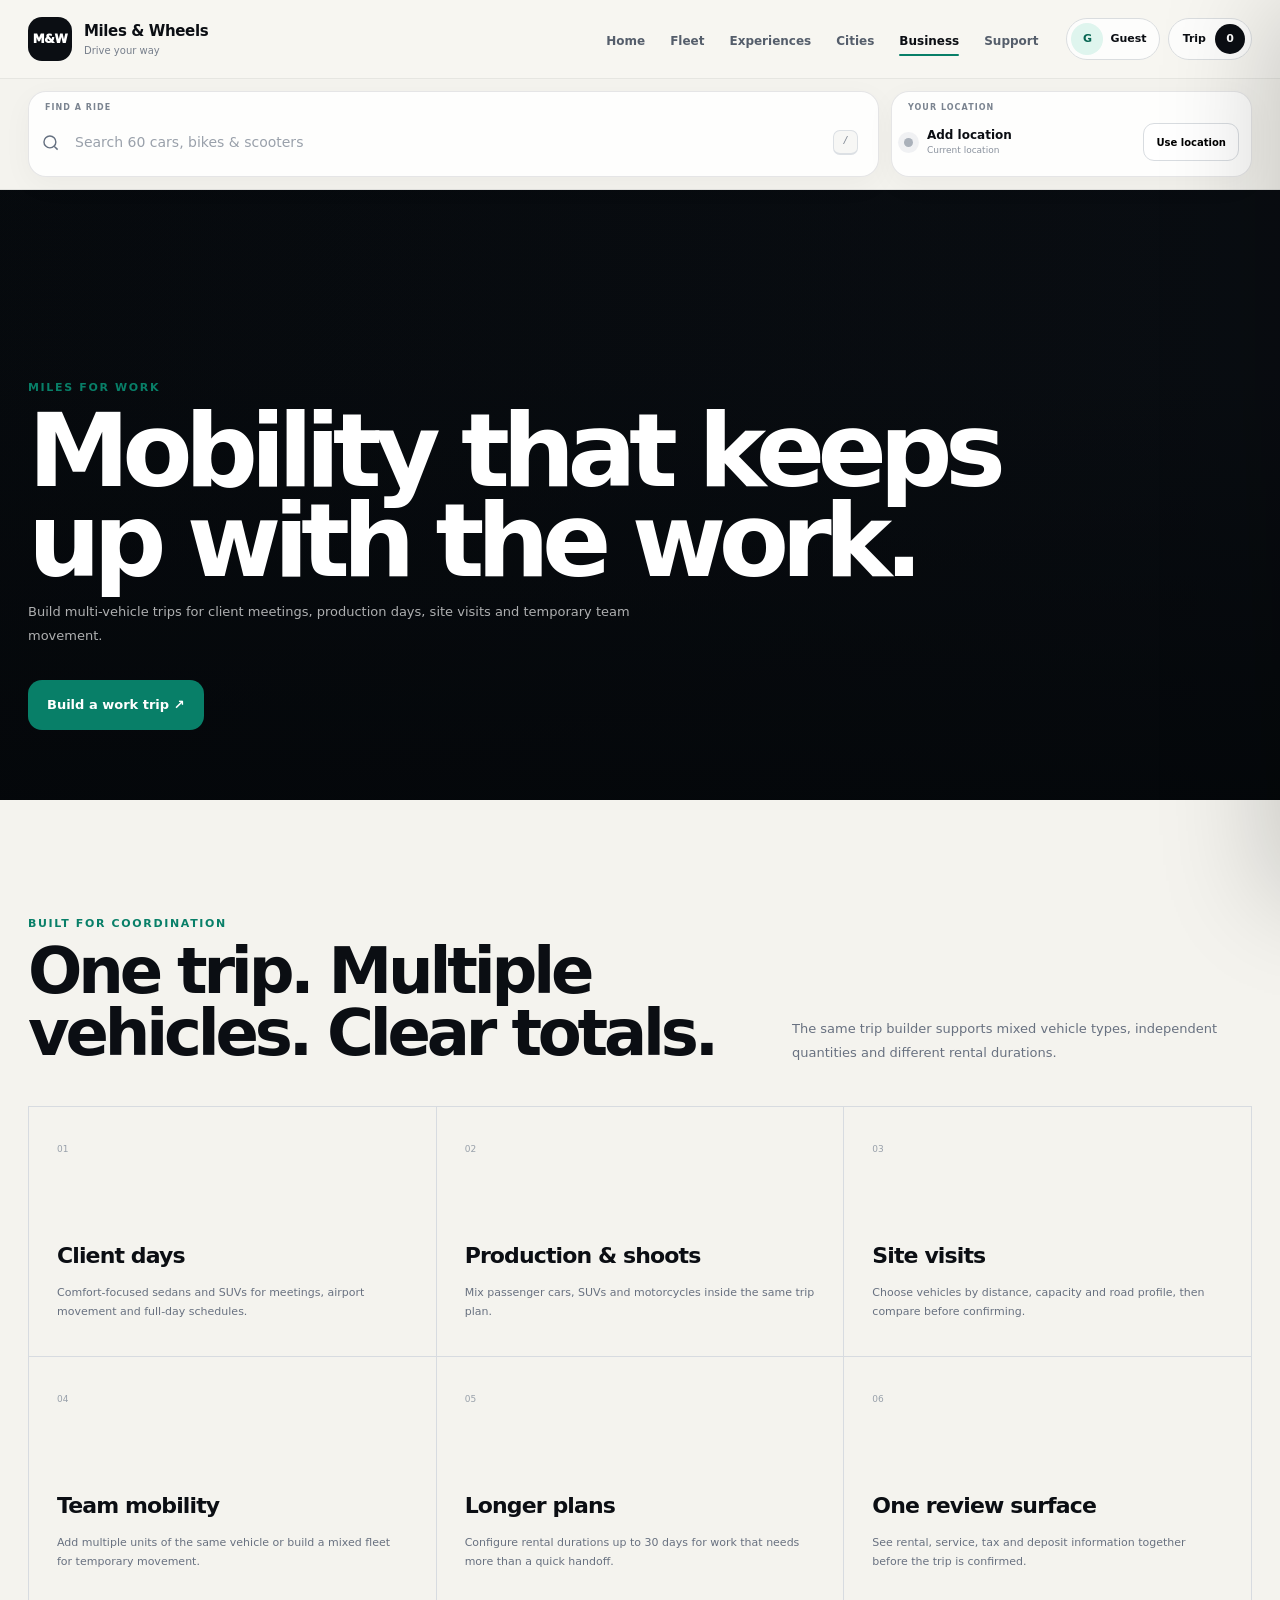
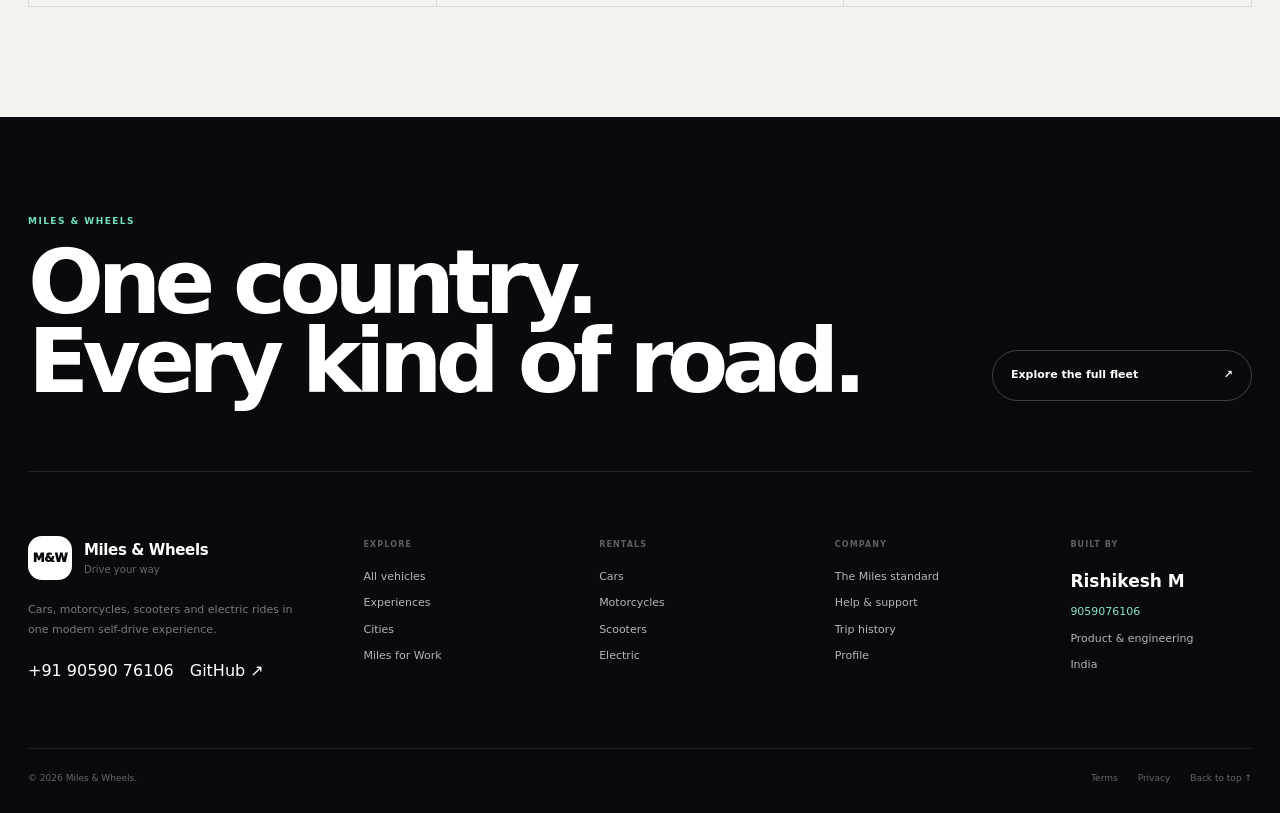
==== business.html @ 2e5fc873 "feat: build v2 flagship multi-page rental experience" ====
<!doctype html><html lang="en"><head><meta charset="UTF-8"><meta name="viewport" content="width=device-width,initial-scale=1"><title>Miles for Work — Miles & Wheels</title><link rel="icon" href="assets/favicon.svg"><link rel="stylesheet" href="assets/css/v2.css"></head><body data-page="business"><div id="siteHeader"></div><main class="mw-page"><section class="mw-editorial-hero"><div class="bg" style="background-image:url('https://images.unsplash.com/photo-1493238792000-8113da705763?auto=format&fit=crop&w=2200&q=88')"></div><div class="mw-container"><span class="mw-kicker">Miles for Work</span><h1>Mobility that keeps up with the work.</h1><p>Build multi-vehicle trips for client meetings, production days, site visits and temporary team movement.</p><a class="mw-btn mw-btn-green" href="fleet.html" style="margin-top:20px">Build a work trip ↗</a></div></section><section class="mw-section"><div class="mw-container"><div class="mw-section-head" data-reveal><div><span class="mw-kicker">Built for coordination</span><h2>One trip. Multiple vehicles. Clear totals.</h2></div><p>The same trip builder supports mixed vehicle types, independent quantities and different rental durations.</p></div><div class="mw-standard-grid"><article data-reveal><span>01</span><h3>Client days</h3><p>Comfort-focused sedans and SUVs for meetings, airport movement and full-day schedules.</p></article><article data-reveal><span>02</span><h3>Production & shoots</h3><p>Mix passenger cars, SUVs and motorcycles inside the same trip plan.</p></article><article data-reveal><span>03</span><h3>Site visits</h3><p>Choose vehicles by distance, capacity and road profile, then compare before confirming.</p></article><article data-reveal><span>04</span><h3>Team mobility</h3><p>Add multiple units of the same vehicle or build a mixed fleet for temporary movement.</p></article><article data-reveal><span>05</span><h3>Longer plans</h3><p>Configure rental durations up to 30 days for work that needs more than a quick handoff.</p></article><article data-reveal><span>06</span><h3>One review surface</h3><p>See rental, service, tax and deposit information together before the trip is confirmed.</p></article></div></div></section></main><div id="siteFooter"></div><script type="module" src="assets/js/site.js"></script><script type="module" src="assets/js/page.js"></script></body></html>
---- assets/css/v2.css ----
:root{--ink:#0b0e13;--ink2:#171c24;--muted:#687180;--line:#dfe3e8;--paper:#fff;--canvas:#f4f3ee;--canvas2:#ebe9e1;--green:#087f68;--green2:#0aa17f;--mint:#b7f1df;--orange:#f36b2d;--danger:#b42318;--shadow:0 24px 80px rgba(11,14,19,.11);--shadow-lg:0 45px 140px rgba(8,12,17,.2);--radius:22px;--radius-lg:36px;--max:1380px;--ease:cubic-bezier(.16,1,.3,1)}*{box-sizing:border-box}html{scroll-behavior:smooth;scroll-padding-top:150px}body{margin:0;background:var(--canvas);color:var(--ink);font-family:Inter,ui-sans-serif,system-ui,-apple-system,BlinkMacSystemFont,"Segoe UI",sans-serif;-webkit-font-smoothing:antialiased;line-height:1.5}body.mw-no-scroll{overflow:hidden}[hidden]{display:none!important}a{color:inherit;text-decoration:none}button,input,select{font:inherit}button{cursor:pointer}img{display:block;max-width:100%}.mw-container{width:min(var(--max),calc(100% - 56px));margin-inline:auto}.mw-page{min-height:60vh}.mw-kicker,.mw-field-kicker,.mw-modal-kicker,.mw-promo-kicker{font-size:11px;font-weight:900;letter-spacing:.15em;text-transform:uppercase;color:var(--green)}.mw-btn{min-height:50px;border-radius:14px;padding:0 18px;border:1px solid transparent;font-weight:850;font-size:13px;display:inline-flex;align-items:center;justify-content:center;gap:10px;transition:transform .25s var(--ease),box-shadow .25s var(--ease),background .25s}.mw-btn:hover{transform:translateY(-2px)}.mw-btn-dark{background:var(--ink);color:#fff;box-shadow:0 12px 35px rgba(11,14,19,.16)}.mw-btn-line{background:#fff;border-color:var(--line);color:var(--ink)}.mw-btn-green{background:var(--green);color:#fff}.mw-header{position:sticky;top:0;z-index:110;background:rgba(247,246,242,.88);backdrop-filter:blur(22px);border-bottom:1px solid rgba(11,14,19,.07)}.mw-nav{min-height:78px;display:flex;align-items:center;gap:28px}.mw-brand{display:inline-flex;align-items:center;gap:12px;flex:none}.mw-brand-mark{width:44px;height:44px;border-radius:14px;background:var(--ink);color:#fff;display:grid;place-items:center;font-weight:950;font-size:12px;letter-spacing:-.03em}.mw-brand>span:last-child{display:grid}.mw-brand strong{font-size:15px;letter-spacing:-.025em}.mw-brand small{font-size:10px;color:#777f8b}.mw-desktop-nav{margin-left:auto;display:flex;align-items:center;gap:25px}.mw-desktop-nav a{position:relative;padding:29px 0 25px;color:#555e6b;font-size:12px;font-weight:780}.mw-desktop-nav a:after{content:"";position:absolute;left:0;right:0;bottom:19px;height:2px;border-radius:2px;background:var(--green);transform:scaleX(0);transition:transform .25s var(--ease)}.mw-desktop-nav a:hover,.mw-desktop-nav a.is-active{color:var(--ink)}.mw-desktop-nav a.is-active:after{transform:scaleX(1)}.mw-nav-actions{display:flex;align-items:center;gap:8px}.mw-icon-button,.mw-trip-button,.mw-menu-button{height:42px;border:1px solid #dadddf;border-radius:999px;background:rgba(255,255,255,.8);color:var(--ink)}.mw-icon-button{display:flex;align-items:center;gap:7px;padding:4px 12px 4px 4px;font-size:11px;font-weight:800}.mw-avatar{width:32px;height:32px;border-radius:50%;display:grid;place-items:center;background:#dff5ee;color:#086653}.mw-trip-button{display:flex;align-items:center;gap:9px;padding:0 6px 0 14px;font-size:11px;font-weight:900}.mw-trip-button b{min-width:30px;height:30px;border-radius:999px;background:var(--ink);color:#fff;display:grid;place-items:center}.mw-menu-button{display:none;width:42px;padding:0;position:relative}.mw-menu-button i{position:absolute;left:12px;right:12px;top:16px;height:1.5px;background:var(--ink)}.mw-menu-button i+i{top:23px}.mw-mobile-menu{background:#fff;border-top:1px solid var(--line);padding:12px 24px 20px}.mw-mobile-menu a{display:block;padding:11px 0;font-weight:800}.mw-utility-bar{position:sticky;top:78px;z-index:100;background:rgba(244,243,238,.94);backdrop-filter:blur(18px);border-bottom:1px solid rgba(11,14,19,.08)}.mw-utility-grid{display:grid;grid-template-columns:minmax(0,1.65fr) minmax(320px,.7fr);gap:12px;padding:12px 0}.mw-global-search,.mw-location-control{position:relative;border:1px solid rgba(11,14,19,.1);border-radius:18px;background:rgba(255,255,255,.9);box-shadow:0 8px 30px rgba(11,14,19,.04)}.mw-global-search{padding:10px 12px 11px}.mw-field-kicker{display:block;margin:0 0 5px 4px;color:#7b8490;font-size:8px;letter-spacing:.13em}.mw-search-field{height:46px;display:grid;grid-template-columns:24px 1fr auto auto;align-items:center;gap:8px}.mw-search-field svg{width:19px;fill:none;stroke:#657080;stroke-width:1.8}.mw-search-field input{min-width:0;border:0;outline:0;background:transparent;font-size:14px;color:var(--ink)}.mw-search-field input::placeholder{color:#9aa1ab}.mw-search-field kbd{width:25px;height:25px;border:1px solid #dce0e4;border-bottom-width:2px;border-radius:7px;display:grid;place-items:center;color:#7c8590;background:#f7f7f5;font-size:10px}.mw-search-field button{width:28px;height:28px;border:0;border-radius:50%;background:#edf0f2;color:#4d5662;font-size:18px}.mw-search-results{position:absolute;z-index:150;left:0;right:0;top:calc(100% + 8px);max-height:min(520px,65vh);overflow:auto;padding:9px;border:1px solid rgba(11,14,19,.1);border-radius:20px;background:#fff;box-shadow:var(--shadow-lg)}.mw-search-result{display:grid;grid-template-columns:64px minmax(0,1fr) auto;align-items:center;gap:12px;padding:9px;border-radius:13px;transition:background .2s}.mw-search-result:hover{background:#f3f5f4}.mw-search-result img{width:64px;height:48px;object-fit:cover;border-radius:10px}.mw-search-result strong{display:block;font-size:13px}.mw-search-result small{display:block;color:#7a8290;font-size:10px}.mw-search-result>b{font-size:12px}.mw-search-result>b small{display:inline}.mw-search-empty{padding:22px;display:grid;gap:7px}.mw-search-empty strong{font-size:15px}.mw-search-empty span{font-size:12px;color:var(--muted)}.mw-search-empty a{margin-top:5px;color:var(--green);font-size:11px;font-weight:850}.mw-location-control{padding:10px 12px}.mw-location-inner{height:46px;display:grid;grid-template-columns:12px 1fr auto;align-items:center;gap:11px}.mw-location-pulse{width:9px;height:9px;border-radius:50%;background:#aab1ba;box-shadow:0 0 0 6px rgba(148,158,169,.13)}.mw-location-control.is-set .mw-location-pulse{background:var(--green2);box-shadow:0 0 0 6px rgba(10,161,127,.11)}.mw-location-inner strong{display:block;font-size:12px;white-space:nowrap;overflow:hidden;text-overflow:ellipsis}.mw-location-inner small{display:block;color:#8a929d;font-size:9px}.mw-location-inner button{height:38px;border:1px solid #d8dce0;border-radius:11px;background:#fff;padding:0 12px;font-size:10px;font-weight:850}.mw-section{padding:110px 0}.mw-section-head{display:flex;justify-content:space-between;align-items:end;gap:40px;margin-bottom:42px}.mw-section-head h2{margin:6px 0 0;font-size:clamp(42px,5vw,74px);line-height:.97;letter-spacing:-.065em;max-width:830px}.mw-section-head p{max-width:460px;margin:0;color:var(--muted);font-size:13px;line-height:1.8}.mw-section-dark{background:#080b0f;color:#fff}.mw-section-dark .mw-kicker{color:#75dfc1}.mw-section-dark .mw-section-head p{color:rgba(255,255,255,.55)}.mw-hero{padding:22px 0 0;background:var(--canvas);overflow:hidden}.mw-hero-carousel{position:relative;min-height:680px;border-radius:42px;overflow:hidden;background:#0c1017;box-shadow:var(--shadow-lg)}.mw-slide{position:absolute;inset:0;opacity:0;visibility:hidden;transform:scale(1.03);transition:opacity .8s ease,transform 1.3s var(--ease),visibility .8s}.mw-slide.is-active{opacity:1;visibility:visible;transform:scale(1)}.mw-slide-bg{position:absolute;inset:0;background-size:cover;background-position:center}.mw-slide-bg:after{content:"";position:absolute;inset:0;background:linear-gradient(90deg,rgba(4,8,13,.88) 0%,rgba(4,8,13,.62) 43%,rgba(4,8,13,.12) 76%),linear-gradient(0deg,rgba(4,8,13,.55),transparent 42%)}.mw-slide-content{position:relative;z-index:2;min-height:680px;padding:78px 72px 86px;display:flex;flex-direction:column;justify-content:flex-end;align-items:flex-start;color:#fff}.mw-slide-content .mw-kicker{color:#a9f2dc}.mw-slide-content h1{margin:10px 0 18px;max-width:860px;font-size:clamp(64px,7.6vw,118px);line-height:.88;letter-spacing:-.075em}.mw-slide-content p{max-width:620px;margin:0;color:rgba(255,255,255,.72);font-size:14px;line-height:1.75}.mw-slide-actions{display:flex;gap:10px;margin-top:28px}.mw-slide-actions .mw-btn-line{background:rgba(255,255,255,.08);border-color:rgba(255,255,255,.32);color:#fff;backdrop-filter:blur(12px)}.mw-carousel-ui{position:absolute;z-index:5;left:72px;right:72px;bottom:26px;display:flex;align-items:center;gap:13px}.mw-carousel-bars{display:grid;grid-template-columns:repeat(4,1fr);gap:6px;flex:1}.mw-carousel-bars button{height:3px;padding:0;border:0;background:rgba(255,255,255,.24);overflow:hidden;position:relative}.mw-carousel-bars button:after{content:"";position:absolute;inset:0;background:#fff;transform-origin:left;transform:scaleX(0)}.mw-carousel-bars button.is-active:after{animation:mwSlideProgress 6s linear forwards}.mw-carousel-controls{display:flex;gap:7px}.mw-carousel-controls button{width:42px;height:42px;border:1px solid rgba(255,255,255,.35);border-radius:50%;background:rgba(10,14,20,.35);color:#fff;font-size:18px;backdrop-filter:blur(10px)}@keyframes mwSlideProgress{to{transform:scaleX(1)}}.mw-hero-ticker{display:flex;overflow:hidden;padding:22px 0 18px}.mw-ticker-track{display:flex;gap:36px;min-width:max-content;animation:mwTicker 25s linear infinite}.mw-ticker-track span{display:flex;align-items:center;gap:14px;color:#6b7380;font-size:10px;font-weight:850;letter-spacing:.1em;text-transform:uppercase}.mw-ticker-track span:before{content:"";width:5px;height:5px;border-radius:50%;background:var(--green)}@keyframes mwTicker{to{transform:translateX(-50%)}}.mw-metrics{border-top:1px solid rgba(11,14,19,.08);border-bottom:1px solid rgba(11,14,19,.08);background:#eeece5}.mw-metrics-grid{display:grid;grid-template-columns:repeat(4,1fr)}.mw-metrics article{min-height:126px;padding:24px;border-right:1px solid rgba(11,14,19,.08);display:flex;align-items:end;gap:10px}.mw-metrics article:last-child{border-right:0}.mw-metrics strong{font-size:38px;line-height:1;letter-spacing:-.055em}.mw-metrics span{padding-bottom:4px;color:#7a828d;font-size:9px;text-transform:uppercase;letter-spacing:.1em}.mw-vehicle-row-wrap{position:relative}.mw-vehicle-row{display:grid;grid-auto-flow:column;grid-auto-columns:minmax(300px,370px);gap:18px;overflow:auto;scroll-snap-type:x mandatory;padding:4px 2px 18px;scrollbar-width:none}.mw-vehicle-row::-webkit-scrollbar{display:none}.mw-vehicle-card{position:relative;scroll-snap-align:start;border:1px solid rgba(11,14,19,.08);border-radius:24px;background:#fff;overflow:hidden;transition:transform .35s var(--ease),box-shadow .35s}.mw-vehicle-card:hover{transform:translateY(-6px);box-shadow:0 28px 70px rgba(11,14,19,.11)}.mw-vehicle-card.mw-tilt-ready{transform-style:preserve-3d;will-change:transform}.mw-vehicle-media{position:relative;display:block;aspect-ratio:16/10;overflow:hidden;background:#dfe2e3}.mw-vehicle-media img{width:100%;height:100%;object-fit:cover;transition:transform .75s var(--ease),filter .5s}.mw-vehicle-card:hover .mw-vehicle-media img{transform:scale(1.055)}.mw-vehicle-badge{position:absolute;left:13px;top:13px;padding:6px 9px;border-radius:999px;background:rgba(255,255,255,.9);backdrop-filter:blur(12px);font-size:8px;font-weight:900;letter-spacing:.09em;text-transform:uppercase}.mw-vehicle-copy{padding:17px}.mw-vehicle-title{display:flex;justify-content:space-between;gap:12px}.mw-vehicle-title small{color:#7e8793;font-size:9px}.mw-vehicle-title h3{margin:3px 0 0;font-size:18px;letter-spacing:-.035em}.mw-favourite{width:34px;height:34px;border:1px solid #e0e3e6;border-radius:50%;background:#fff;font-size:17px}.mw-favourite.is-active{color:#e22d61;background:#fff0f4}.mw-specs{display:flex;flex-wrap:wrap;gap:6px;margin:15px 0}.mw-specs span{padding:6px 8px;border-radius:8px;background:#f3f4f3;color:#666f7a;font-size:8px;font-weight:750}.mw-vehicle-bottom{display:flex;align-items:end;justify-content:space-between;gap:14px;border-top:1px solid #eceef0;padding-top:14px}.mw-vehicle-bottom strong{font-size:18px}.mw-vehicle-bottom small{color:#8a929d;font-size:9px}.mw-add-button{height:38px;min-width:76px;border:0;border-radius:11px;background:var(--ink);color:#fff;font-size:10px;font-weight:900}.mw-add-button span{margin-left:8px}.mw-row-arrows{position:absolute;right:0;top:-78px;display:flex;gap:8px}.mw-row-arrows button{width:44px;height:44px;border:1px solid #d8dce0;border-radius:50%;background:#fff;font-size:18px}.mw-bento{display:grid;grid-template-columns:1.25fr .75fr .75fr;grid-template-rows:360px 270px;gap:14px}.mw-bento-card{position:relative;overflow:hidden;border-radius:30px;padding:28px;background:#fff;border:1px solid rgba(11,14,19,.07)}.mw-bento-card h3{margin:8px 0 10px;font-size:clamp(28px,3vw,44px);line-height:.98;letter-spacing:-.055em}.mw-bento-card p{max-width:390px;color:var(--muted);font-size:11px;line-height:1.7}.mw-bento-card a{position:absolute;left:28px;bottom:26px;font-size:10px;font-weight:900}.mw-bento-main{grid-row:span 2;background:#0a1117;color:#fff}.mw-bento-main:before,.mw-bento-image:before{content:"";position:absolute;inset:0;background-size:cover;background-position:center;opacity:.38;transition:transform 1s var(--ease),opacity .6s}.mw-bento-main:before{background-image:linear-gradient(#06111788,#061117bb),url('https://images.unsplash.com/photo-1500534623283-312aade485b7?auto=format&fit=crop&w=1400&q=84')}.mw-bento-main:hover:before,.mw-bento-image:hover:before{transform:scale(1.06);opacity:.52}.mw-bento-main>*{position:relative;z-index:1}.mw-bento-main .mw-kicker{color:#9cebd4}.mw-bento-main p{color:rgba(255,255,255,.64)}.mw-bento-image{color:#fff}.mw-bento-image:before{background-image:linear-gradient(#07101855,#071018aa),url('https://images.unsplash.com/photo-1558981806-ec527fa84c39?auto=format&fit=crop&w=900&q=84')}.mw-bento-image>*{position:relative;z-index:1}.mw-bento-ev{background:#dff4ed}.mw-bento-family{background:#f0e4d9}.mw-bento-business{background:#e4e9f8}.mw-standard-grid{display:grid;grid-template-columns:repeat(3,1fr);border-top:1px solid #d7dbe0;border-left:1px solid #d7dbe0}.mw-standard-grid article{min-height:250px;padding:28px;border-right:1px solid #d7dbe0;border-bottom:1px solid #d7dbe0;transition:background .3s,transform .3s var(--ease)}.mw-standard-grid article:hover{background:#fff;transform:translateY(-4px)}.mw-standard-grid span{font-size:9px;color:#98a0aa}.mw-standard-grid h3{margin:80px 0 12px;font-size:22px;letter-spacing:-.04em}.mw-standard-grid p{margin:0;color:var(--muted);font-size:11px;line-height:1.7}.mw-cinematic{position:relative;min-height:760px;overflow:hidden;background:#080b0e;color:#fff;display:flex;align-items:flex-end}.mw-cinematic-media{position:absolute;inset:-2%;background:url('https://images.unsplash.com/photo-1503376780353-7e6692767b70?auto=format&fit=crop&w=2200&q=88') center/cover no-repeat;transform:scale(1.04);transition:transform 1.4s var(--ease)}.mw-cinematic:hover .mw-cinematic-media{transform:scale(1)}.mw-cinematic:after{content:"";position:absolute;inset:0;background:linear-gradient(90deg,rgba(3,6,8,.88),rgba(3,6,8,.28) 68%),linear-gradient(0deg,rgba(3,6,8,.78),transparent 50%)}.mw-cinematic-copy{position:relative;z-index:2;padding-bottom:95px}.mw-cinematic h2{margin:8px 0 22px;max-width:940px;font-size:clamp(64px,8vw,118px);line-height:.88;letter-spacing:-.075em}.mw-cinematic p{max-width:520px;color:rgba(255,255,255,.68);font-size:13px;line-height:1.8}.mw-city-rail{display:grid;grid-auto-flow:column;grid-auto-columns:minmax(260px,360px);gap:12px;overflow:auto;scroll-snap-type:x mandatory;scrollbar-width:none;padding-bottom:15px}.mw-city-rail::-webkit-scrollbar{display:none}.mw-city-card{position:relative;min-height:390px;border-radius:26px;overflow:hidden;scroll-snap-align:start;background:#111}.mw-city-card img{position:absolute;width:100%;height:100%;object-fit:cover;transition:transform .7s var(--ease)}.mw-city-card:hover img{transform:scale(1.06)}.mw-city-card:after{content:"";position:absolute;inset:0;background:linear-gradient(0deg,rgba(7,10,14,.82),transparent 58%)}.mw-city-card div{position:absolute;z-index:2;left:22px;right:22px;bottom:22px;color:#fff}.mw-city-card small{font-size:8px;letter-spacing:.12em;text-transform:uppercase;color:#b5f3df}.mw-city-card h3{margin:5px 0 4px;font-size:26px}.mw-city-card span{font-size:10px;color:rgba(255,255,255,.7)}.mw-footer{background:#080a0d;color:#fff;padding-top:90px}.mw-footer-hero{display:flex;justify-content:space-between;align-items:end;gap:40px;padding-bottom:70px;border-bottom:1px solid rgba(255,255,255,.1)}.mw-footer-kicker{color:#75dfc1;font-size:9px;font-weight:900;letter-spacing:.16em;text-transform:uppercase}.mw-footer-hero h2{margin:12px 0 0;font-size:clamp(58px,7vw,100px);line-height:.88;letter-spacing:-.075em}.mw-footer-cta{min-width:260px;border:1px solid rgba(255,255,255,.22);border-radius:999px;padding:16px 18px;display:flex;justify-content:space-between;align-items:center;font-size:11px;font-weight:850}.mw-footer-cta:hover{background:#fff;color:#080a0d}.mw-footer-grid{display:grid;grid-template-columns:1.55fr repeat(4,1fr);gap:54px;padding:64px 0}.mw-brand-dark .mw-brand-mark{background:#fff;color:#080a0d}.mw-brand-dark strong{color:#fff}.mw-brand-dark small{color:rgba(255,255,255,.38)}.mw-footer-brand p{max-width:380px;color:rgba(255,255,255,.46);font-size:11px;line-height:1.8;margin:20px 0}.mw-footer-contact{display:flex;gap:16px;flex-wrap:wrap}.mw-footer h3{margin:3px 0 18px;color:rgba(255,255,255,.35);font-size:8px;letter-spacing:.14em;text-transform:uppercase}.mw-footer-grid>div:not(.mw-footer-brand)>a,.mw-footer-link,.mw-footer-built span{display:block;margin:10px 0;color:rgba(255,255,255,.7);font-size:11px}.mw-footer a:hover,.mw-footer-link:hover{color:#fff}.mw-footer-link{padding:0;border:0;background:none;text-align:left}.mw-footer-built strong{display:block;font-size:17px;margin-bottom:10px}.mw-footer-built>a{color:#8de3cc!important}.mw-footer-bottom{display:flex;justify-content:space-between;gap:30px;padding:23px 0 28px;border-top:1px solid rgba(255,255,255,.09);color:rgba(255,255,255,.38);font-size:9px}.mw-footer-bottom div{display:flex;gap:20px}.mw-overlay{position:fixed;inset:0;z-index:180;background:rgba(3,6,9,.56);backdrop-filter:blur(6px)}.mw-drawer{position:fixed;z-index:190;top:0;right:0;width:min(470px,100%);height:100dvh;display:flex;flex-direction:column;background:#fff;box-shadow:-35px 0 100px rgba(0,0,0,.18);transform:translateX(104%);transition:transform .38s var(--ease)}.mw-drawer.is-open{transform:none}.mw-drawer>header{padding:24px;display:flex;justify-content:space-between;border-bottom:1px solid var(--line)}.mw-drawer>header span{font-size:9px;color:var(--muted);text-transform:uppercase;letter-spacing:.12em}.mw-drawer>header h2{margin:2px 0 0;font-size:28px;letter-spacing:-.045em}.mw-close{width:38px;height:38px;border:1px solid #dce0e4;border-radius:50%;background:#fff;font-size:20px}.mw-drawer-body{flex:1;overflow:auto;padding:16px 22px}.mw-drawer>footer{padding:18px 22px 24px;border-top:1px solid var(--line);background:#fafaf7}.mw-empty-cart{text-align:center;padding:80px 20px;display:grid;gap:10px}.mw-empty-cart>span{font-size:44px;color:#b0b6be}.mw-empty-cart p{margin:0 0 8px;color:var(--muted);font-size:11px}.mw-cart-item{display:grid;grid-template-columns:86px 1fr;gap:13px;padding:13px 0;border-bottom:1px solid #eceff1}.mw-cart-item img{width:86px;height:72px;object-fit:cover;border-radius:12px}.mw-cart-item-head{display:flex;justify-content:space-between;gap:8px}.mw-cart-item-head strong{font-size:12px}.mw-cart-item-head button{border:0;background:none;color:#7f8791}.mw-cart-item>div>small{font-size:9px;color:var(--muted)}.mw-cart-controls{display:grid;grid-template-columns:1fr 1fr;gap:8px;margin-top:10px}.mw-cart-controls label{font-size:8px;color:#7b8490}.mw-cart-controls label>span{margin-top:4px;display:flex;justify-content:space-between;align-items:center;border:1px solid #e2e5e8;border-radius:9px;padding:3px}.mw-cart-controls button{width:25px;height:25px;border:0;border-radius:6px;background:#f1f2f1}.mw-price-row{display:flex;justify-content:space-between;margin:7px 0;color:#59616d;font-size:10px}.mw-price-total{padding-top:10px;margin-top:10px;border-top:1px solid #dde1e5;color:var(--ink);font-size:14px}.mw-deposit{display:block;margin:11px 0 14px;color:#39776c;font-size:9px}.mw-drawer>footer .mw-btn{width:100%}.mw-modal{position:fixed;z-index:200;inset:0;display:grid;place-items:center;padding:24px;overflow:auto}.mw-modal-card{position:relative;width:min(880px,100%);max-height:calc(100dvh - 48px);overflow:auto;background:#fff;border-radius:30px;padding:34px;box-shadow:var(--shadow-lg)}.mw-modal-small{width:min(500px,100%)}.mw-modal-card>.mw-close{position:absolute;right:18px;top:18px}.mw-modal-card h2{margin:6px 46px 10px 0;font-size:36px;letter-spacing:-.055em}.mw-modal-card>p{color:var(--muted);font-size:12px}.mw-modal-card form{display:grid;gap:12px}.mw-modal-card form label:not(.mw-check){display:grid;gap:6px;color:#535d68;font-size:9px;font-weight:850}.mw-modal-card input{height:48px;border:1px solid #dce0e4;border-radius:11px;padding:0 12px;outline:0}.mw-modal-card input:focus{border-color:var(--green);box-shadow:0 0 0 3px rgba(8,127,104,.1)}.mw-text-danger{margin-top:8px;border:0;background:none;color:var(--danger);font-size:10px;font-weight:850}.mw-checkout-card{width:min(980px,100%)}.mw-checkout-grid{display:grid;grid-template-columns:1fr 1fr;gap:36px}.mw-form-grid{display:grid;grid-template-columns:1fr 1fr;gap:10px}.mw-check{display:flex;gap:10px;align-items:flex-start;font-size:10px;color:var(--muted)}.mw-check input{height:auto;margin-top:2px}.mw-checkout-summary{background:#f5f4ef;border-radius:18px;padding:20px}.mw-checkout-summary h3{margin-top:0}.mw-checkout-item{display:grid;grid-template-columns:58px 1fr auto;gap:9px;align-items:center;padding:9px 0;border-bottom:1px solid #dedfdc}.mw-checkout-item img{width:58px;height:45px;object-fit:cover;border-radius:9px}.mw-checkout-item strong{display:block;font-size:10px}.mw-checkout-item small{font-size:8px;color:var(--muted)}.mw-checkout-item>b{font-size:10px}.mw-history-empty{padding:50px;text-align:center;display:grid;gap:6px;color:var(--muted)}.mw-history-card{padding:17px;margin-top:11px;border:1px solid #e0e3e5;border-radius:16px}.mw-history-card header,.mw-history-card footer{display:flex;justify-content:space-between;gap:15px}.mw-history-card header span,.mw-history-card p,.mw-history-card>div span{font-size:9px;color:var(--muted)}.mw-history-card>div{display:flex;flex-wrap:wrap;gap:7px;margin:10px 0}.mw-history-card>div span{background:#f1f3f2;border-radius:7px;padding:5px 7px}.mw-history-card footer{padding-top:10px;border-top:1px solid #eceeef;font-size:10px}.mw-success-card{width:min(580px,100%);text-align:center}.mw-success-icon{width:70px;height:70px;margin:5px auto 20px;border-radius:50%;display:grid;place-items:center;background:#dff5ee;color:var(--green);font-size:29px}.mw-success-card h2{margin-right:0}.mw-success-details{margin:22px 0;padding:15px;border-radius:15px;background:#f5f4ef;text-align:left}.mw-success-details div{display:flex;justify-content:space-between;gap:15px;margin:7px 0;font-size:10px}.mw-success-card .mw-btn{width:100%;margin-top:8px}.mw-promo{position:fixed;z-index:170;left:22px;bottom:22px;width:min(390px,calc(100% - 44px));padding:22px 22px 20px;border:1px solid rgba(255,255,255,.12);border-radius:24px;background:#0b1016;color:#fff;box-shadow:0 30px 80px rgba(0,0,0,.24);animation:mwPromoIn .6s var(--ease)}.mw-promo-close{position:absolute;right:14px;top:14px;width:30px;height:30px;border:1px solid rgba(255,255,255,.16);border-radius:50%;background:rgba(255,255,255,.08);color:#fff}.mw-promo-kicker{color:#7ee2c6}.mw-promo>strong{display:block;margin:9px 34px 7px 0;font-size:20px;line-height:1.1;letter-spacing:-.035em}.mw-promo p{margin:0;color:rgba(255,255,255,.55);font-size:10px}.mw-promo a{display:flex;justify-content:space-between;margin-top:18px;padding-top:14px;border-top:1px solid rgba(255,255,255,.12);font-size:10px;font-weight:850}@keyframes mwPromoIn{from{opacity:0;transform:translateY(22px) scale(.97)}}.mw-toast-stack{position:fixed;z-index:240;right:18px;bottom:18px;display:grid;gap:8px}.mw-toast{min-width:260px;max-width:360px;padding:13px 14px;border-radius:13px;background:#0b1016;color:#fff;box-shadow:var(--shadow);animation:mwToastIn .28s var(--ease)}.mw-toast strong{display:block;font-size:11px}.mw-toast span{font-size:9px;color:rgba(255,255,255,.62)}@keyframes mwToastIn{from{opacity:0;transform:translateY(12px)}}.mw-page-hero{padding:78px 0 48px;background:#f7f6f2}.mw-page-hero h1{margin:8px 0 20px;max-width:960px;font-size:clamp(64px,8vw,116px);line-height:.88;letter-spacing:-.075em}.mw-page-hero p{max-width:680px;color:var(--muted);font-size:13px;line-height:1.8}.mw-fleet-layout{display:grid;grid-template-columns:260px 1fr;gap:28px;padding:38px 0 110px}.mw-filters{position:sticky;top:174px;align-self:start;border:1px solid #dfe2e4;border-radius:20px;background:#fff;padding:18px}.mw-filter-group{padding:15px 0;border-bottom:1px solid #eceeef}.mw-filter-group:first-child{padding-top:0}.mw-filter-group:last-child{border:0;padding-bottom:0}.mw-filter-group h3{margin:0 0 11px;font-size:9px;text-transform:uppercase;letter-spacing:.12em;color:#7a8390}.mw-filter-group label{display:flex;align-items:center;gap:8px;margin:8px 0;font-size:10px;color:#47515d}.mw-filter-group input[type=checkbox]{accent-color:var(--green)}.mw-filter-group input[type=range]{width:100%;accent-color:var(--green)}.mw-filter-price{display:flex;justify-content:space-between;font-size:9px;color:var(--muted)}.mw-filter-clear{width:100%;height:38px;border:1px solid #dfe2e5;border-radius:10px;background:#fff;font-size:9px;font-weight:850}.mw-fleet-main-head{display:flex;justify-content:space-between;gap:15px;align-items:center;margin-bottom:18px}.mw-fleet-count{font-size:11px;color:var(--muted)}.mw-fleet-main-head select{height:42px;border:1px solid #dfe2e5;border-radius:10px;background:#fff;padding:0 12px;font-size:10px}.mw-fleet-grid{display:grid;grid-template-columns:repeat(3,minmax(0,1fr));gap:16px}.mw-compare-bar{position:fixed;z-index:160;left:50%;bottom:18px;transform:translate(-50%,120px);width:min(850px,calc(100% - 32px));padding:10px 12px;border-radius:18px;background:#0b1016;color:#fff;box-shadow:0 28px 80px rgba(0,0,0,.25);display:flex;align-items:center;gap:10px;transition:transform .35s var(--ease)}.mw-compare-bar.is-visible{transform:translate(-50%,0)}.mw-compare-items{display:flex;gap:7px;flex:1;min-width:0}.mw-compare-chip{display:flex;align-items:center;gap:8px;padding:6px 8px;border:1px solid rgba(255,255,255,.13);border-radius:10px;font-size:9px}.mw-compare-chip img{width:36px;height:28px;object-fit:cover;border-radius:6px}.mw-compare-chip button{border:0;background:none;color:#fff}.mw-compare-bar>button{height:38px;border:0;border-radius:10px;padding:0 14px;background:#fff;color:#0b1016;font-size:9px;font-weight:900}.mw-compare-toggle{position:absolute;right:13px;top:13px;z-index:4;padding:7px 9px;border:1px solid rgba(255,255,255,.7);border-radius:999px;background:rgba(255,255,255,.9);font-size:8px;font-weight:900}.mw-compare-toggle.is-active{background:var(--green);color:#fff}.mw-detail{padding:42px 0 100px}.mw-detail-grid{display:grid;grid-template-columns:1.15fr .85fr;gap:26px}.mw-detail-gallery{position:sticky;top:174px;align-self:start}.mw-detail-main-image{aspect-ratio:4/3;border-radius:32px;overflow:hidden;background:#ddd}.mw-detail-main-image img{width:100%;height:100%;object-fit:cover}.mw-detail-content{padding:20px 10px}.mw-detail-content h1{margin:8px 0 10px;font-size:clamp(52px,6vw,82px);line-height:.93;letter-spacing:-.07em}.mw-detail-content>p{color:var(--muted);font-size:12px;line-height:1.8}.mw-detail-price{display:flex;align-items:end;gap:8px;margin:25px 0}.mw-detail-price strong{font-size:34px}.mw-detail-price span{padding-bottom:6px;color:var(--muted);font-size:10px}.mw-detail-spec-grid{display:grid;grid-template-columns:repeat(2,1fr);gap:9px;margin:20px 0}.mw-detail-spec-grid div{padding:14px;border:1px solid #e0e3e5;border-radius:14px;background:#fff}.mw-detail-spec-grid small{display:block;color:#8a929c;font-size:8px;text-transform:uppercase;letter-spacing:.1em}.mw-detail-spec-grid strong{font-size:12px}.mw-detail-actions{display:grid;grid-template-columns:1fr auto;gap:10px}.mw-detail-actions .mw-btn{width:100%}.mw-similar{margin-top:90px}.mw-editorial-hero{min-height:610px;position:relative;display:flex;align-items:flex-end;overflow:hidden;color:#fff;background:#0a0e13}.mw-editorial-hero .bg{position:absolute;inset:0;background-size:cover;background-position:center}.mw-editorial-hero:after{content:"";position:absolute;inset:0;background:linear-gradient(0deg,rgba(4,7,10,.9),rgba(4,7,10,.15) 70%),linear-gradient(90deg,rgba(4,7,10,.55),transparent)}.mw-editorial-hero .mw-container{position:relative;z-index:2;padding-bottom:70px}.mw-editorial-hero h1{margin:8px 0 14px;max-width:1000px;font-size:clamp(66px,8vw,118px);line-height:.88;letter-spacing:-.075em}.mw-editorial-hero p{max-width:620px;color:rgba(255,255,255,.68);font-size:13px;line-height:1.8}.mw-story-grid{display:grid;grid-template-columns:repeat(12,1fr);gap:14px}.mw-story{position:relative;min-height:420px;border-radius:28px;overflow:hidden;background:#111;color:#fff}.mw-story:nth-child(1){grid-column:span 7}.mw-story:nth-child(2){grid-column:span 5}.mw-story:nth-child(3){grid-column:span 5}.mw-story:nth-child(4){grid-column:span 7}.mw-story img{position:absolute;width:100%;height:100%;object-fit:cover;transition:transform .8s var(--ease)}.mw-story:hover img{transform:scale(1.05)}.mw-story:after{content:"";position:absolute;inset:0;background:linear-gradient(0deg,rgba(6,9,13,.88),transparent 68%)}.mw-story div{position:absolute;z-index:2;left:25px;right:25px;bottom:24px}.mw-story small{color:#a6ead7;font-size:8px;text-transform:uppercase;letter-spacing:.13em}.mw-story h3{margin:7px 0 7px;font-size:32px;letter-spacing:-.05em}.mw-story p{margin:0;color:rgba(255,255,255,.64);font-size:10px;max-width:450px}.mw-support-grid{display:grid;grid-template-columns:1fr 1fr;gap:16px}.mw-support-card{min-height:250px;padding:28px;border:1px solid #dfe2e5;border-radius:24px;background:#fff}.mw-support-card h3{margin:50px 0 10px;font-size:26px;letter-spacing:-.045em}.mw-support-card p{color:var(--muted);font-size:11px}.mw-support-card a{font-size:11px;font-weight:900;color:var(--green)}.mw-faq details{border-bottom:1px solid #dfe2e5}.mw-faq summary{list-style:none;cursor:pointer;padding:23px 4px;font-weight:850;font-size:13px}.mw-faq summary::-webkit-details-marker{display:none}.mw-faq summary:after{content:"+";float:right;color:#8c949e;font-size:20px}.mw-faq details[open] summary:after{content:"−"}.mw-faq p{max-width:760px;margin:-3px 0 22px 4px;color:var(--muted);font-size:11px;line-height:1.8}.mw-compare-table-wrap{overflow:auto;border:1px solid #dfe2e5;border-radius:24px;background:#fff;box-shadow:0 20px 60px rgba(11,14,19,.06)}.mw-compare-table{width:100%;min-width:760px;border-collapse:collapse}.mw-compare-table th,.mw-compare-table td{padding:18px;border-right:1px solid #e5e8ea;border-bottom:1px solid #e5e8ea;text-align:left}.mw-compare-table thead th{vertical-align:bottom;background:#f7f6f2}.mw-compare-table thead img{width:100%;height:150px;object-fit:cover;border-radius:14px;margin-bottom:12px}.mw-compare-table thead small{display:block;color:#7f8791;font-size:8px}.mw-compare-table thead strong{display:block;margin:3px 0 10px;font-size:17px}.mw-compare-table thead button{height:36px;border:0;border-radius:9px;background:var(--ink);color:#fff;padding:0 11px;font-size:9px;font-weight:900}.mw-compare-table tbody th{font-size:9px;color:#7c8490;text-transform:uppercase;letter-spacing:.08em;background:#fbfbf9}.mw-compare-table tbody td{font-size:11px;font-weight:700}[data-reveal]{opacity:0;transform:translateY(24px);transition:opacity .75s var(--ease),transform .75s var(--ease)}[data-reveal].is-visible{opacity:1;transform:none}.mw-orbit{position:absolute;border:1px solid rgba(8,127,104,.18);border-radius:50%;pointer-events:none;animation:mwOrbit 16s linear infinite}.mw-orbit:after{content:"";position:absolute;width:9px;height:9px;border-radius:50%;background:var(--green2);left:50%;top:-5px}.mw-orbit.one{width:510px;height:510px;right:-110px;top:70px}.mw-orbit.two{width:360px;height:360px;right:10px;top:145px;animation-duration:11s;animation-direction:reverse}@keyframes mwOrbit{to{transform:rotate(360deg)}}@media(max-width:1180px){.mw-desktop-nav{gap:16px}.mw-fleet-grid{grid-template-columns:repeat(2,1fr)}.mw-footer-grid{grid-template-columns:1.4fr repeat(3,1fr)}.mw-bento{grid-template-columns:1fr 1fr;grid-template-rows:auto}.mw-bento-main{grid-column:span 2;grid-row:auto;min-height:480px}.mw-bento-card{min-height:280px}.mw-standard-grid{grid-template-columns:repeat(2,1fr)}}@media(max-width:980px){.mw-desktop-nav{display:none}.mw-menu-button{display:block}.mw-utility-grid{grid-template-columns:1fr 360px}.mw-nav{min-height:72px}.mw-utility-bar{top:72px}.mw-hero-carousel,.mw-slide-content{min-height:590px}.mw-slide-content{padding:60px 45px 82px}.mw-carousel-ui{left:45px;right:45px}.mw-footer-grid{grid-template-columns:1.5fr 1fr 1fr}.mw-fleet-layout{grid-template-columns:1fr}.mw-filters{position:static;display:grid;grid-template-columns:repeat(3,1fr);gap:10px}.mw-filter-group{border:1px solid #e0e3e5!important;border-radius:13px;padding:12px!important}.mw-detail-grid{grid-template-columns:1fr}.mw-detail-gallery{position:static}.mw-story:nth-child(n){grid-column:span 6}}@media(max-width:760px){.mw-container{width:calc(100% - 28px)}.mw-nav{min-height:66px}.mw-brand small,#mwProfileLabel{display:none}.mw-utility-bar{position:relative;top:auto}.mw-utility-grid{grid-template-columns:1fr;padding:9px 0}.mw-global-search,.mw-location-control{border-radius:15px}.mw-location-inner{grid-template-columns:10px 1fr auto}.mw-location-inner button{height:36px;padding:0 10px}.mw-section{padding:78px 0}.mw-section-head{display:block}.mw-section-head p{margin-top:14px}.mw-section-head h2{font-size:clamp(42px,13vw,62px)}.mw-hero{padding-top:8px}.mw-hero-carousel,.mw-slide-content{min-height:570px;border-radius:26px}.mw-slide-content{padding:45px 24px 82px}.mw-slide-content h1{font-size:clamp(56px,15vw,78px)}.mw-slide-content p{font-size:12px}.mw-slide-actions{flex-wrap:wrap}.mw-carousel-ui{left:24px;right:24px}.mw-carousel-controls{display:none}.mw-metrics-grid{grid-template-columns:1fr 1fr}.mw-metrics article:nth-child(2){border-right:0}.mw-metrics article:nth-child(-n+2){border-bottom:1px solid rgba(11,14,19,.08)}.mw-bento{grid-template-columns:1fr}.mw-bento-main{grid-column:auto;min-height:440px}.mw-bento-card{min-height:260px}.mw-standard-grid{grid-template-columns:1fr}.mw-standard-grid article{min-height:210px}.mw-standard-grid h3{margin-top:55px}.mw-cinematic{min-height:650px}.mw-cinematic h2{font-size:clamp(58px,16vw,82px)}.mw-footer{padding-top:65px}.mw-footer-hero{display:block;padding-bottom:45px}.mw-footer-hero h2{font-size:clamp(58px,16vw,82px)}.mw-footer-cta{margin-top:25px;min-width:0;width:100%}.mw-footer-grid{grid-template-columns:1fr 1fr;gap:34px 24px;padding:45px 0}.mw-footer-brand{grid-column:1/-1}.mw-footer-bottom{display:grid}.mw-filters{grid-template-columns:1fr}.mw-fleet-grid{grid-template-columns:1fr}.mw-page-hero{padding:55px 0 35px}.mw-page-hero h1{font-size:clamp(58px,17vw,82px)}.mw-fleet-main-head{align-items:flex-start;flex-direction:column}.mw-compare-items{overflow:auto}.mw-modal{padding:10px;align-items:end}.mw-modal-card{border-radius:26px 26px 14px 14px;padding:26px 18px;max-height:calc(100dvh - 20px)}.mw-checkout-grid,.mw-form-grid{grid-template-columns:1fr}.mw-toast-stack{left:12px;right:12px}.mw-toast{min-width:0;max-width:none}.mw-detail-content h1{font-size:clamp(50px,15vw,70px)}.mw-story-grid{grid-template-columns:1fr}.mw-story:nth-child(n){grid-column:auto}.mw-story{min-height:360px}.mw-support-grid{grid-template-columns:1fr}.mw-editorial-hero{min-height:540px}.mw-editorial-hero h1{font-size:clamp(58px,16vw,82px)}.mw-promo{left:12px;bottom:12px;width:calc(100% - 24px)}}@media(max-width:480px){.mw-nav-actions{gap:5px}.mw-icon-button{padding-right:4px}.mw-trip-button>span{display:none}.mw-trip-button{padding-left:5px}.mw-brand-mark{width:40px;height:40px}.mw-location-inner small{display:none}.mw-vehicle-row{grid-auto-columns:86vw}.mw-footer-grid{grid-template-columns:1fr}.mw-footer-brand{grid-column:auto}.mw-detail-actions{grid-template-columns:1fr}.mw-carousel-bars{gap:4px}}@media(prefers-reduced-motion:reduce){*,*:before,*:after{scroll-behavior:auto!important;animation-duration:.001ms!important;animation-iteration-count:1!important;transition-duration:.001ms!important}.mw-slide{transform:none!important}[data-reveal]{opacity:1!important;transform:none!important}}
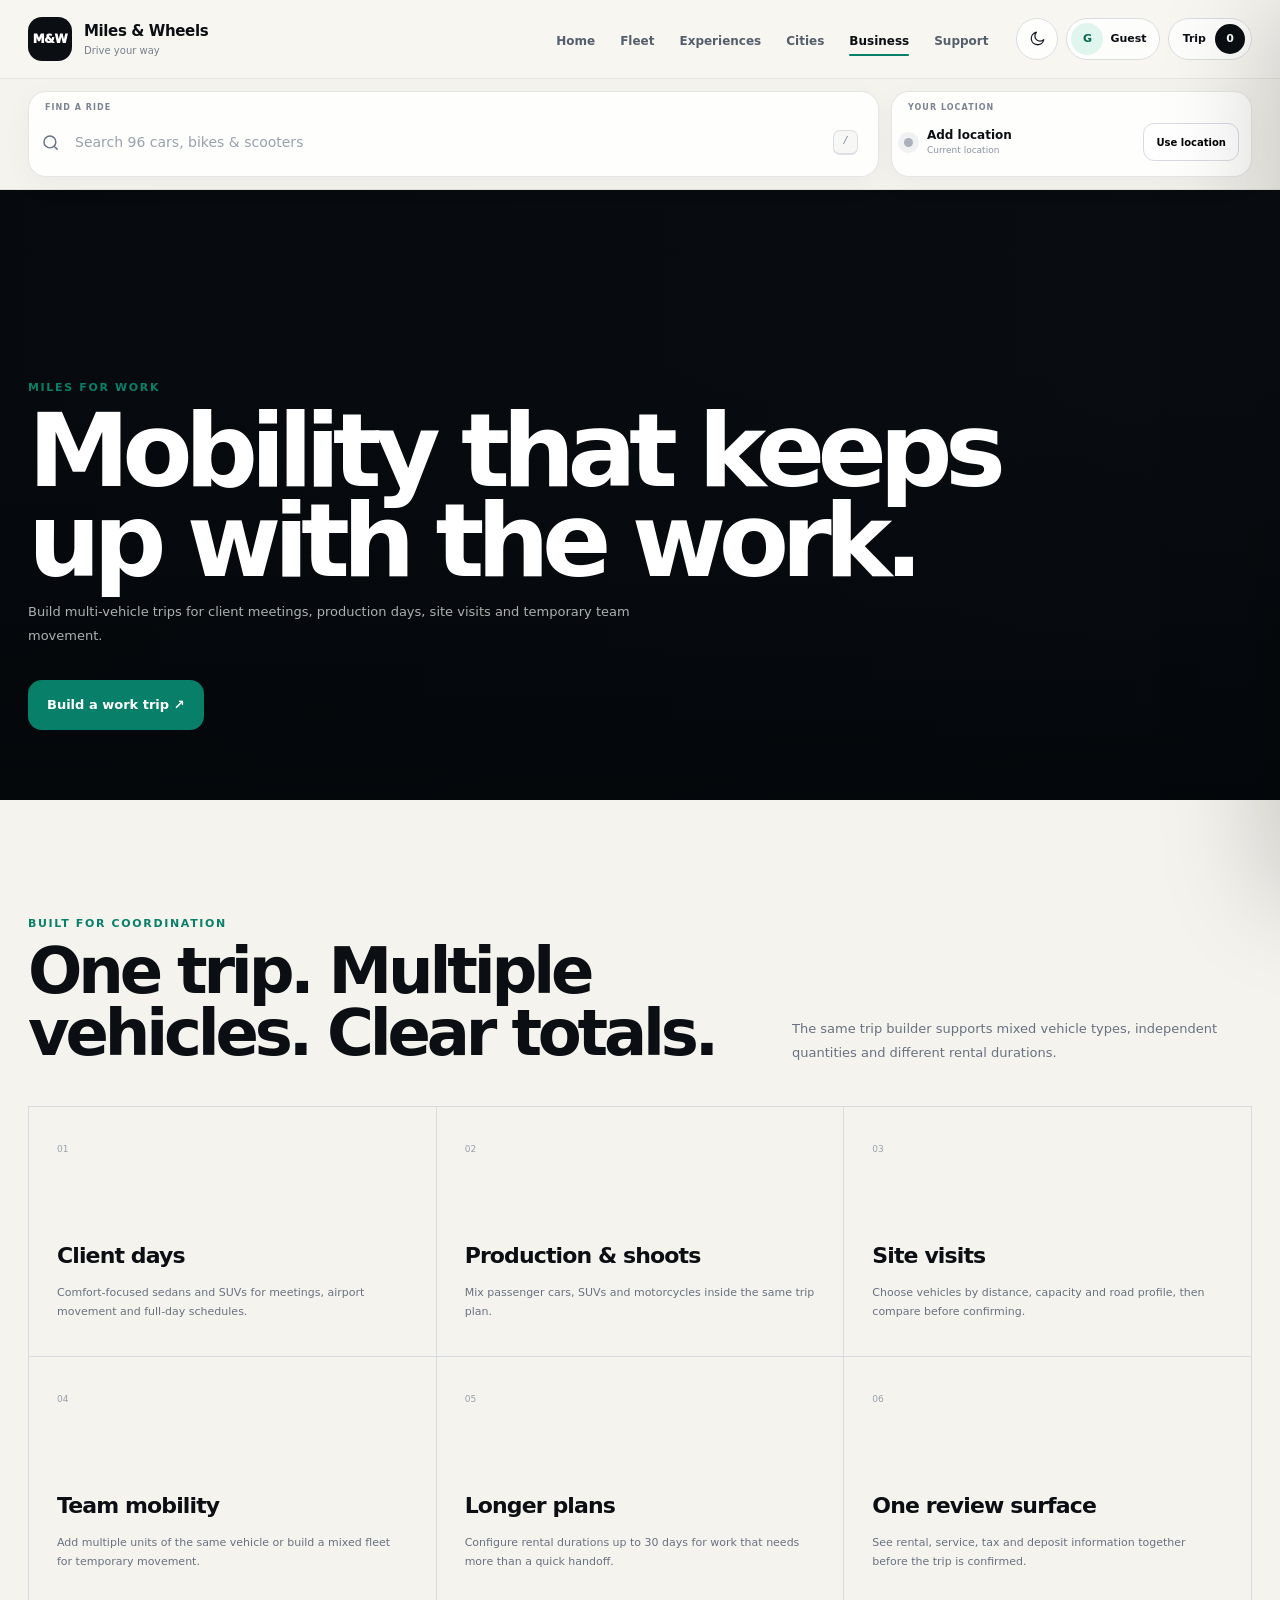
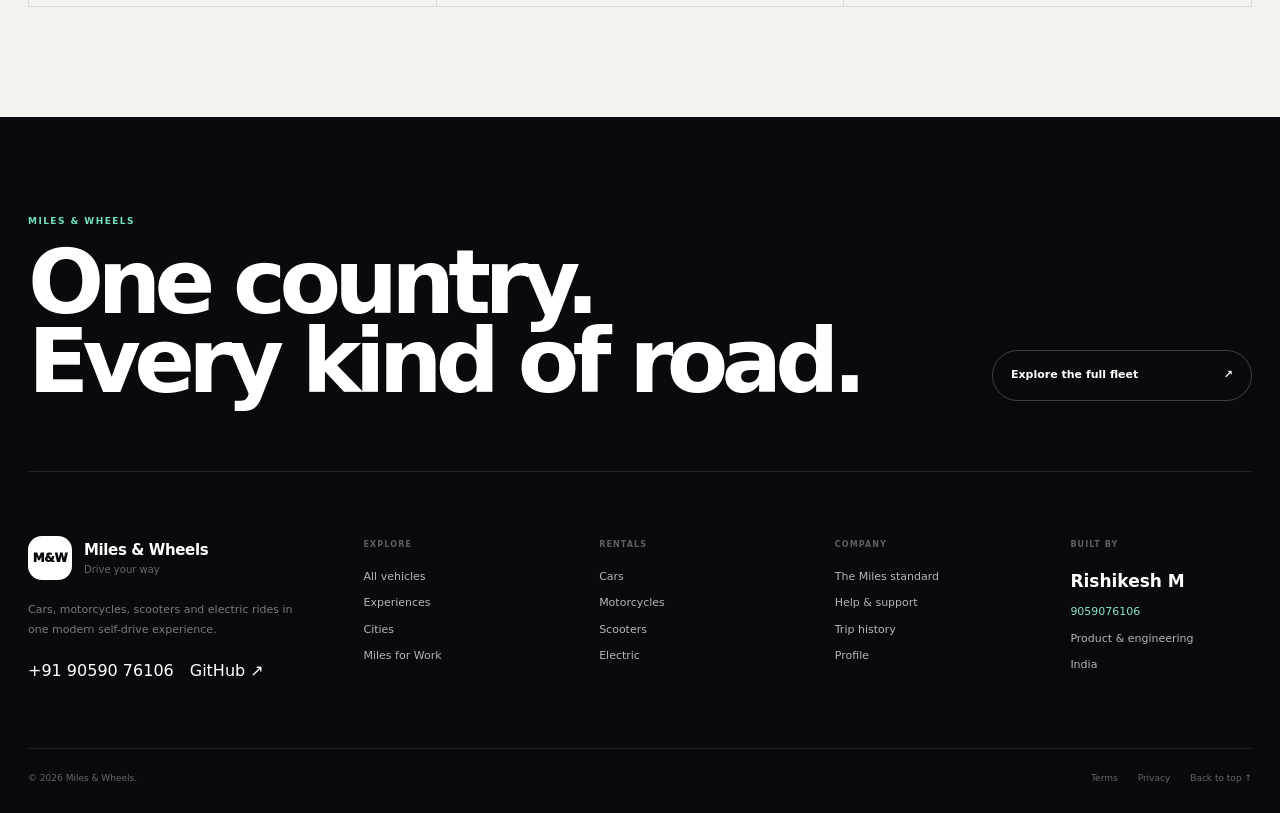
==== commit 05586ae6: "feat: launch v2.1 storefront, dark mode and 96-ride catalog" ====
--- a/business.html
+++ b/business.html
@@ -1 +1 @@
-<!doctype html><html lang="en"><head><meta charset="UTF-8"><meta name="viewport" content="width=device-width,initial-scale=1"><title>Miles for Work — Miles & Wheels</title><link rel="icon" href="assets/favicon.svg"><link rel="stylesheet" href="assets/css/v2.css"></head><body data-page="business"><div id="siteHeader"></div><main class="mw-page"><section class="mw-editorial-hero"><div class="bg" style="background-image:url('https://images.unsplash.com/photo-1493238792000-8113da705763?auto=format&fit=crop&w=2200&q=88')"></div><div class="mw-container"><span class="mw-kicker">Miles for Work</span><h1>Mobility that keeps up with the work.</h1><p>Build multi-vehicle trips for client meetings, production days, site visits and temporary team movement.</p><a class="mw-btn mw-btn-green" href="fleet.html" style="margin-top:20px">Build a work trip ↗</a></div></section><section class="mw-section"><div class="mw-container"><div class="mw-section-head" data-reveal><div><span class="mw-kicker">Built for coordination</span><h2>One trip. Multiple vehicles. Clear totals.</h2></div><p>The same trip builder supports mixed vehicle types, independent quantities and different rental durations.</p></div><div class="mw-standard-grid"><article data-reveal><span>01</span><h3>Client days</h3><p>Comfort-focused sedans and SUVs for meetings, airport movement and full-day schedules.</p></article><article data-reveal><span>02</span><h3>Production & shoots</h3><p>Mix passenger cars, SUVs and motorcycles inside the same trip plan.</p></article><article data-reveal><span>03</span><h3>Site visits</h3><p>Choose vehicles by distance, capacity and road profile, then compare before confirming.</p></article><article data-reveal><span>04</span><h3>Team mobility</h3><p>Add multiple units of the same vehicle or build a mixed fleet for temporary movement.</p></article><article data-reveal><span>05</span><h3>Longer plans</h3><p>Configure rental durations up to 30 days for work that needs more than a quick handoff.</p></article><article data-reveal><span>06</span><h3>One review surface</h3><p>See rental, service, tax and deposit information together before the trip is confirmed.</p></article></div></div></section></main><div id="siteFooter"></div><script type="module" src="assets/js/site.js"></script><script type="module" src="assets/js/page.js"></script></body></html>+<!doctype html><html lang="en"><head><meta charset="UTF-8"><meta name="viewport" content="width=device-width,initial-scale=1"><meta name="theme-color" content="#f4f3ee"><title>Miles for Work — Miles & Wheels</title><link rel="icon" href="assets/favicon.svg"><script>(()=>{try{const t=localStorage.getItem('mw_theme')||(matchMedia('(prefers-color-scheme: dark)').matches?'dark':'light');document.documentElement.dataset.theme=t;document.documentElement.style.colorScheme=t}catch{}})()</script><link rel="stylesheet" href="assets/css/v2.css"><link rel="stylesheet" href="assets/css/v21.css"></head><body data-page="business"><div id="siteHeader"></div><main class="mw-page"><section class="mw-editorial-hero"><div class="bg" style="background-image:url('https://images.unsplash.com/photo-1493238792000-8113da705763?auto=format&fit=crop&w=2200&q=88')"></div><div class="mw-container"><span class="mw-kicker">Miles for Work</span><h1>Mobility that keeps up with the work.</h1><p>Build multi-vehicle trips for client meetings, production days, site visits and temporary team movement.</p><a class="mw-btn mw-btn-green" href="fleet.html" style="margin-top:20px">Build a work trip ↗</a></div></section><section class="mw-section"><div class="mw-container"><div class="mw-section-head" data-reveal><div><span class="mw-kicker">Built for coordination</span><h2>One trip. Multiple vehicles. Clear totals.</h2></div><p>The same trip builder supports mixed vehicle types, independent quantities and different rental durations.</p></div><div class="mw-standard-grid"><article data-reveal><span>01</span><h3>Client days</h3><p>Comfort-focused sedans and SUVs for meetings, airport movement and full-day schedules.</p></article><article data-reveal><span>02</span><h3>Production & shoots</h3><p>Mix passenger cars, SUVs and motorcycles inside the same trip plan.</p></article><article data-reveal><span>03</span><h3>Site visits</h3><p>Choose vehicles by distance, capacity and road profile, then compare before confirming.</p></article><article data-reveal><span>04</span><h3>Team mobility</h3><p>Add multiple units of the same vehicle or build a mixed fleet for temporary movement.</p></article><article data-reveal><span>05</span><h3>Longer plans</h3><p>Configure rental durations up to 30 days for work that needs more than a quick handoff.</p></article><article data-reveal><span>06</span><h3>One review surface</h3><p>See rental, service, tax and deposit information together before the trip is confirmed.</p></article></div></div></section></main><div id="siteFooter"></div><script type="module" src="assets/js/site.js"></script><script type="module" src="assets/js/page.js"></script><script type="module" src="assets/js/v21.js"></script></body></html>
--- a/assets/css/v21.css
+++ b/assets/css/v21.css
@@ -0,0 +1 @@
+html{background:var(--canvas);transition:background .35s ease}html[data-theme="dark"]{--ink:#f4f7f8;--ink2:#dfe5e9;--muted:#9aa6b3;--line:#27303a;--paper:#0f151c;--canvas:#070a0f;--canvas2:#0b1017;--green:#50d4b1;--green2:#73e0c3;--mint:#153b32;--orange:#ff8450;--danger:#ff7777;--shadow:0 24px 80px rgba(0,0,0,.32);--shadow-lg:0 45px 140px rgba(0,0,0,.48)}body{transition:background .35s ease,color .35s ease}html.mw-theme-switching *{transition-duration:.28s!important}html[data-theme="dark"] body{background:radial-gradient(circle at 84% 3%,rgba(80,212,177,.07),transparent 28rem),radial-gradient(circle at 8% 42%,rgba(70,106,255,.045),transparent 30rem),var(--canvas)}html[data-theme="dark"] .mw-page{background:transparent}.mw-theme-toggle{width:42px;height:42px;display:grid;place-items:center;flex:none;border:1px solid #dadddf;border-radius:999px;background:rgba(255,255,255,.82);color:#151a21;transition:transform .28s var(--ease),background .28s,border-color .28s,color .28s}.mw-theme-toggle:hover{transform:translateY(-2px) rotate(-4deg)}.mw-theme-toggle svg{width:18px;height:18px;fill:none;stroke:currentColor;stroke-width:1.7;stroke-linecap:round;stroke-linejoin:round}html[data-theme="dark"] .mw-theme-toggle{background:#10171f;border-color:#29333d;color:#eaf1f3}.mw-scroll-progress{position:fixed;z-index:400;top:0;left:0;right:0;height:2px;background:linear-gradient(90deg,var(--green),#7de6ca,#f3ba73);transform:scaleX(0);transform-origin:left;pointer-events:none;will-change:transform}.mw-utility-bar,.mw-utility-grid,.mw-global-search,.mw-location-control,.mw-search-field,.mw-location-inner,.mw-field-kicker,.mw-location-inner small{transition:all .34s var(--ease)}.mw-utility-bar.is-compact{box-shadow:0 16px 45px rgba(11,14,19,.08)}.mw-utility-bar.is-compact .mw-utility-grid{padding:6px 0;grid-template-columns:minmax(0,1.85fr) minmax(285px,.62fr);gap:8px}.mw-utility-bar.is-compact .mw-global-search,.mw-utility-bar.is-compact .mw-location-control{padding:5px 9px;border-radius:14px}.mw-utility-bar.is-compact .mw-field-kicker{margin:0;height:0;opacity:0;overflow:hidden;transform:translateY(-3px)}.mw-utility-bar.is-compact .mw-search-field,.mw-utility-bar.is-compact .mw-location-inner{height:38px}.mw-utility-bar.is-compact .mw-location-inner small{height:0;opacity:0;overflow:hidden}.mw-utility-bar.is-compact .mw-location-inner button{height:32px}.mw-utility-bar.is-compact .mw-search-field input{font-size:13px}.mw-utility-bar.is-compact .mw-search-results{top:calc(100% + 6px)}html[data-theme="dark"] .mw-header{background:rgba(7,10,15,.88);border-color:#1d252e}html[data-theme="dark"] .mw-desktop-nav a{color:#919ca8}html[data-theme="dark"] .mw-desktop-nav a:hover,html[data-theme="dark"] .mw-desktop-nav a.is-active{color:#f5f8f9}html[data-theme="dark"] .mw-brand small{color:#7f8996}html[data-theme="dark"] .mw-brand-mark{background:#f5f7f8;color:#080b0f}html[data-theme="dark"] .mw-icon-button,html[data-theme="dark"] .mw-trip-button,html[data-theme="dark"] .mw-menu-button{background:#0e141b;border-color:#27303a;color:#f4f7f8}html[data-theme="dark"] .mw-trip-button b{background:#f4f7f8;color:#080b0f}html[data-theme="dark"] .mw-avatar{background:#12372f;color:#70e0c1}html[data-theme="dark"] .mw-mobile-menu{background:#0c1118;border-color:#27303a}html[data-theme="dark"] .mw-utility-bar{background:rgba(7,10,15,.94);border-color:#1d252e}html[data-theme="dark"] .mw-global-search,html[data-theme="dark"] .mw-location-control{background:rgba(15,21,28,.94);border-color:#27313b;box-shadow:0 10px 35px rgba(0,0,0,.2)}html[data-theme="dark"] .mw-search-field input{color:#f3f7f8}html[data-theme="dark"] .mw-search-field input::placeholder{color:#75818f}html[data-theme="dark"] .mw-search-field svg{stroke:#9ca8b4}html[data-theme="dark"] .mw-search-field kbd{background:#171e27;border-color:#2c3641;color:#aab5bf}html[data-theme="dark"] .mw-search-field button{background:#18212a;color:#b9c3cb}html[data-theme="dark"] .mw-location-inner button{background:#151c24;border-color:#2d3741;color:#eef2f4}html[data-theme="dark"] .mw-search-results{background:#0e151d;border-color:#2b3540}html[data-theme="dark"] .mw-search-result:hover{background:#172029}html[data-theme="dark"] .mw-search-result small{color:#8d99a6}.mw-head-with-action{align-items:flex-end}.mw-head-side{margin-left:auto;display:grid;justify-items:end;gap:14px;max-width:470px}.mw-head-side p{margin:0!important;text-align:right}.mw-view-more{min-width:152px;min-height:44px;padding:0 15px 0 17px;display:inline-flex;align-items:center;justify-content:space-between;gap:22px;border:1px solid rgba(11,14,19,.14);border-radius:999px;background:var(--paper);color:var(--ink);font-size:10px;font-weight:900;white-space:nowrap;transition:transform .25s var(--ease),background .25s,color .25s,border-color .25s}.mw-view-more:hover{transform:translateY(-2px);background:var(--ink);color:var(--paper)}.mw-view-more span{display:inline-grid;place-items:center;width:22px;height:22px;border-radius:50%;background:rgba(8,127,104,.1);color:var(--green);flex:none}.mw-view-more:hover span{background:rgba(255,255,255,.14);color:inherit}html[data-theme="dark"] .mw-view-more{border-color:#2b3540;background:#0f151c}html[data-theme="dark"] .mw-view-more:hover{background:#f4f7f8;color:#080b0f}.mw-section-dark .mw-view-more{background:transparent;border-color:rgba(255,255,255,.2);color:#fff}.mw-section-dark .mw-view-more:hover{background:#fff;color:#080b0f}.mw-carousel-bars{grid-template-columns:repeat(6,1fr)}.mw-slide-bg{animation:mwSceneBreath 12s ease-in-out infinite alternate}@keyframes mwSceneBreath{to{transform:scale(1.035)}}.mw-hero-carousel:after{content:"";position:absolute;z-index:1;inset:0;pointer-events:none;background:linear-gradient(115deg,transparent 48%,rgba(255,255,255,.05) 54%,transparent 60%);transform:translateX(-55%);animation:mwHeroSheen 9s ease-in-out infinite}@keyframes mwHeroSheen{0%,58%{transform:translateX(-60%)}78%,100%{transform:translateX(68%)}}.mw-home-fleet{background:var(--canvas2)}.mw-home-fleet-toolbar{display:flex;align-items:center;justify-content:space-between;gap:16px;margin:0 0 24px}.mw-home-filter-pills{display:flex;gap:7px;flex-wrap:wrap}.mw-home-filter-pills button{min-height:38px;padding:0 14px;border:1px solid #d8dde1;border-radius:999px;background:var(--paper);color:var(--muted);font-size:9px;font-weight:900;transition:all .22s ease}.mw-home-filter-pills button:hover,.mw-home-filter-pills button.is-active{border-color:var(--ink);background:var(--ink);color:var(--paper)}.mw-home-sort{height:40px;min-width:170px;border:1px solid #d8dde1;border-radius:11px;background:var(--paper);color:var(--ink);padding:0 12px;font-size:10px;font-weight:750}.mw-home-fleet-meta{display:flex;align-items:center;gap:10px;color:var(--muted);font-size:10px;margin-bottom:15px}.mw-home-fleet-grid{display:grid;grid-template-columns:repeat(4,minmax(0,1fr));gap:15px}.mw-home-fleet-grid .mw-vehicle-card{min-width:0}html[data-theme="dark"] .mw-home-fleet{background:#0a0f15}html[data-theme="dark"] .mw-home-filter-pills button,html[data-theme="dark"] .mw-home-sort{background:#0f151c;border-color:#28323d;color:#aeb8c2}html[data-theme="dark"] .mw-home-filter-pills button:hover,html[data-theme="dark"] .mw-home-filter-pills button.is-active{background:#f4f7f8;color:#090c10;border-color:#f4f7f8}.mw-collection-section{overflow:hidden}.mw-collection-shell{position:relative}.mw-collection-rail{display:grid;grid-auto-flow:column;grid-auto-columns:minmax(330px,420px);gap:14px;overflow:auto;scroll-snap-type:x mandatory;scrollbar-width:none;padding:4px 2px 18px}.mw-collection-rail::-webkit-scrollbar{display:none}.mw-collection-card{position:relative;min-height:490px;overflow:hidden;border-radius:30px;scroll-snap-align:start;background:#0b1016;color:#fff;border:1px solid rgba(255,255,255,.08)}.mw-collection-card:after{content:"";position:absolute;inset:0;background:linear-gradient(0deg,rgba(3,7,10,.92) 0%,rgba(3,7,10,.35) 48%,rgba(3,7,10,.08) 70%),linear-gradient(120deg,rgba(0,0,0,.35),transparent 50%)}.mw-collection-card img{position:absolute;inset:0;width:100%;height:100%;object-fit:cover;transition:transform .9s var(--ease),filter .5s ease}.mw-collection-card:hover img{transform:scale(1.065);filter:saturate(1.08)}.mw-collection-index{position:absolute;z-index:2;left:22px;top:20px;color:rgba(255,255,255,.64);font-size:9px;letter-spacing:.15em}.mw-collection-copy{position:absolute;z-index:2;left:24px;right:24px;bottom:24px}.mw-collection-copy h3{margin:0 0 8px;font-size:34px;line-height:.98;letter-spacing:-.055em}.mw-collection-copy p{min-height:50px;margin:0 0 20px;color:rgba(255,255,255,.66);font-size:10px;line-height:1.7}.mw-collection-copy strong{display:flex;align-items:center;justify-content:space-between;padding-top:14px;border-top:1px solid rgba(255,255,255,.18);font-size:10px}.mw-rail-actions{display:flex;gap:7px}.mw-rail-actions button{width:44px;height:44px;border:1px solid #d9dde1;border-radius:50%;background:var(--paper);color:var(--ink);font-size:18px}html[data-theme="dark"] .mw-rail-actions button{border-color:#2a3540;background:#10161e;color:#f4f7f8}.mw-bento-image:before{opacity:.72!important;filter:saturate(1.25) contrast(1.06) brightness(.82);background-image:linear-gradient(180deg,rgba(7,12,16,.08),rgba(7,12,16,.72)),url('https://images.unsplash.com/photo-1568772585407-9361f9bf3a87?auto=format&fit=crop&w=1200&q=92')!important}.mw-bento-image:hover:before{opacity:.84!important}.mw-bento-image h3,.mw-bento-image p,.mw-bento-image a{color:#fff;text-shadow:0 2px 18px rgba(0,0,0,.3)}.mw-rated-section{background:var(--paper)}.mw-budget-grid{display:grid;grid-template-columns:repeat(4,1fr);gap:12px}.mw-budget-card{min-height:220px;padding:22px;display:flex;flex-direction:column;border:1px solid var(--line);border-radius:22px;background:var(--paper);transition:transform .28s var(--ease),box-shadow .28s}.mw-budget-card:hover{transform:translateY(-5px);box-shadow:var(--shadow)}.mw-budget-card small{color:var(--green);font-size:9px;font-weight:900;letter-spacing:.12em}.mw-budget-card strong{margin-top:52px;font-size:22px;letter-spacing:-.04em}.mw-budget-card span{margin-top:7px;color:var(--muted);font-size:10px;line-height:1.65}.mw-budget-card b{margin-top:auto;padding-top:18px;font-size:9px;color:var(--green)}.mw-brand-marquee{overflow:hidden;border-block:1px solid var(--line);background:var(--paper)}.mw-brand-track{width:max-content;display:flex;gap:12px;padding:18px 0;animation:mwBrandMove 28s linear infinite}.mw-brand-track span{min-width:160px;height:52px;display:grid;place-items:center;border:1px solid var(--line);border-radius:999px;background:var(--canvas);font-size:11px;font-weight:900;letter-spacing:-.015em}@keyframes mwBrandMove{to{transform:translateX(-50%)}}.mw-business-preview{background:#081017;color:#fff;overflow:hidden}.mw-business-preview-card{position:relative;min-height:570px;padding:66px;border:1px solid rgba(255,255,255,.09);border-radius:38px;overflow:hidden;background:radial-gradient(circle at 78% 36%,rgba(80,212,177,.16),transparent 23rem),linear-gradient(135deg,#0c1720,#071017 70%)}.mw-business-preview-copy{position:relative;z-index:2;max-width:780px}.mw-business-preview h2{margin:8px 0 22px;font-size:clamp(58px,7vw,96px);line-height:.9;letter-spacing:-.07em}.mw-business-preview p{max-width:590px;color:rgba(255,255,255,.62);font-size:12px;line-height:1.8}.mw-business-route{position:absolute;right:-40px;top:50%;width:540px;height:540px;border:1px solid rgba(117,223,193,.16);border-radius:50%;transform:translateY(-50%);animation:mwRouteSpin 18s linear infinite}.mw-business-route:before,.mw-business-route:after{content:"";position:absolute;width:10px;height:10px;border-radius:50%;background:#70dfc0}.mw-business-route:before{left:50%;top:-5px}.mw-business-route:after{right:8%;bottom:15%}@keyframes mwRouteSpin{to{transform:translateY(-50%) rotate(360deg)}}.mw-support-preview{background:var(--canvas2)}.mw-support-preview-grid{display:grid;grid-template-columns:1.3fr .7fr;gap:14px}.mw-support-preview-main,.mw-support-preview-side{border:1px solid var(--line);border-radius:28px;background:var(--paper);padding:30px}.mw-support-preview-main{min-height:310px}.mw-support-preview-main h3{margin:80px 0 10px;font-size:36px;letter-spacing:-.055em}.mw-support-preview-main p,.mw-support-preview-side p{color:var(--muted);font-size:11px;line-height:1.75}.mw-support-preview-side{display:grid;align-content:end;gap:12px}.mw-support-preview-side a{font-size:11px;font-weight:900;color:var(--green)}.mw-page-hero.mw-page-hero-split{padding:52px 0 42px}.mw-page-hero-inner{display:grid;grid-template-columns:1fr minmax(420px,.72fr);gap:54px;align-items:center}.mw-page-hero-copy h1{margin-bottom:18px}.mw-page-hero-media{position:relative;min-height:390px;border-radius:34px;overflow:hidden;background:#10151a;box-shadow:var(--shadow)}.mw-page-hero-media img{position:absolute;width:100%;height:100%;object-fit:cover;filter:saturate(.95) contrast(1.04)}.mw-page-hero-media:after{content:"";position:absolute;inset:0;background:linear-gradient(0deg,rgba(4,7,9,.42),transparent 48%)}.mw-page-hero-media-note{position:absolute;z-index:2;left:18px;bottom:18px;padding:12px 14px;border:1px solid rgba(255,255,255,.48);border-radius:14px;background:rgba(255,255,255,.82);backdrop-filter:blur(16px);color:#0b0e13}.mw-page-hero-media-note small{display:block;color:#687180;font-size:8px;text-transform:uppercase;letter-spacing:.12em}.mw-page-hero-media-note strong{display:block;margin-top:3px;font-size:12px}html[data-theme="dark"] .mw-page-hero{background:#0a0f15}html[data-theme="dark"] .mw-metrics{background:#0b1118;border-color:#1d2630}html[data-theme="dark"] .mw-metrics article{border-color:#1d2630}html[data-theme="dark"] .mw-metrics span{color:#8a96a4}html[data-theme="dark"] .mw-vehicle-card,html[data-theme="dark"] .mw-budget-card,html[data-theme="dark"] .mw-support-preview-main,html[data-theme="dark"] .mw-support-preview-side,html[data-theme="dark"] .mw-support-card,html[data-theme="dark"] .mw-detail-spec-grid div{background:#0f151c;border-color:#27313c;color:#f4f7f8}html[data-theme="dark"] .mw-vehicle-title small,html[data-theme="dark"] .mw-vehicle-bottom small{color:#8d99a5}html[data-theme="dark"] .mw-vehicle-badge{background:rgba(12,17,23,.82);color:#eef3f5}html[data-theme="dark"] .mw-favourite{background:#121922;border-color:#2b3540;color:#d4dbe0}html[data-theme="dark"] .mw-favourite.is-active{background:#351723;color:#ff7ca0}html[data-theme="dark"] .mw-specs span{background:#18212a;color:#a8b3bd}html[data-theme="dark"] .mw-vehicle-bottom{border-color:#27313b}html[data-theme="dark"] .mw-add-button{background:#f4f7f8;color:#080b0f}html[data-theme="dark"] .mw-row-arrows button{background:#10171f;border-color:#2b3540;color:#f4f7f8}html[data-theme="dark"] .mw-bento-card{background:#0f151c;border-color:#27313b}html[data-theme="dark"] .mw-bento-ev{background:#103129}html[data-theme="dark"] .mw-bento-family{background:#2a211b}html[data-theme="dark"] .mw-bento-business{background:#161d33}html[data-theme="dark"] .mw-standard-grid{border-color:#27313b}html[data-theme="dark"] .mw-standard-grid article{border-color:#27313b}html[data-theme="dark"] .mw-standard-grid article:hover{background:#111923}html[data-theme="dark"] .mw-brand-marquee{background:#080d13}html[data-theme="dark"] .mw-brand-track span{background:#0f151c;border-color:#28323d;color:#dfe6eb}html[data-theme="dark"] .mw-filters{background:#0f151c;border-color:#28323d}html[data-theme="dark"] .mw-filter-group{border-color:#26313b}html[data-theme="dark"] .mw-filter-group h3{color:#8995a2}html[data-theme="dark"] .mw-filter-group label{color:#b3bdc6}html[data-theme="dark"] .mw-filter-clear,html[data-theme="dark"] .mw-fleet-main-head select{background:#111820;border-color:#2a3540;color:#eef3f5}html[data-theme="dark"] .mw-compare-table-wrap{background:#0f151c;border-color:#28323d}html[data-theme="dark"] .mw-compare-table th,html[data-theme="dark"] .mw-compare-table td{border-color:#26313b}html[data-theme="dark"] .mw-compare-table thead th{background:#121922}html[data-theme="dark"] .mw-compare-table tbody th{background:#0b1118;color:#909ca8}html[data-theme="dark"] .mw-drawer,html[data-theme="dark"] .mw-modal-card{background:#0f151c;color:#f4f7f8}html[data-theme="dark"] .mw-drawer>header,html[data-theme="dark"] .mw-drawer>footer{border-color:#27313b}html[data-theme="dark"] .mw-drawer>footer{background:#0b1118}html[data-theme="dark"] .mw-close{background:#151d26;border-color:#2d3843;color:#f2f6f8}html[data-theme="dark"] .mw-cart-item{border-color:#26313b}html[data-theme="dark"] .mw-cart-controls label>span{border-color:#2b3540}html[data-theme="dark"] .mw-cart-controls button{background:#1b252e;color:#eef3f5}html[data-theme="dark"] .mw-checkout-summary,html[data-theme="dark"] .mw-success-details{background:#0b1118}html[data-theme="dark"] .mw-checkout-item{border-color:#26313b}html[data-theme="dark"] .mw-modal-card input{background:#0b1118;border-color:#2b3540;color:#f4f7f8}html[data-theme="dark"] .mw-history-card{border-color:#28323d}html[data-theme="dark"] .mw-history-card>div span{background:#172029}html[data-theme="dark"] .mw-support-card,html[data-theme="dark"] .mw-faq details{border-color:#28323d}html[data-theme="dark"] .mw-footer{background:#030507}html[data-theme="dark"] .mw-footer-cta:hover{background:#f4f7f8;color:#070a0f!important}.mw-footer-cta span{margin-left:26px;flex:none;color:inherit}.mw-footer-cta:hover span{color:inherit!important}html[data-theme="dark"] .mw-section:not(.mw-section-dark):not(.mw-business-preview){background:transparent}html[data-theme="dark"] .mw-rated-section{background:#090e14}html[data-theme="dark"] .mw-support-preview{background:#090e14}html[data-theme="dark"] .mw-home-fleet{background:#080d13}html[data-theme="dark"] .mw-page-hero-media{box-shadow:0 36px 110px rgba(0,0,0,.45)}html[data-theme="dark"] .mw-page-hero-media-note{background:rgba(10,15,21,.82);border-color:rgba(255,255,255,.18);color:#f4f7f8}html[data-theme="dark"] .mw-page-hero-media-note small{color:#93a0ac}body.mw-page-leaving .mw-page{opacity:.86;transform:translateY(3px);transition:opacity .18s ease,transform .18s ease}.mw-page{transition:opacity .18s ease,transform .18s ease}@media(max-width:1180px){.mw-home-fleet-grid{grid-template-columns:repeat(2,minmax(0,1fr))}.mw-budget-grid{grid-template-columns:repeat(2,1fr)}.mw-page-hero-inner{grid-template-columns:1fr .75fr;gap:30px}}@media(max-width:980px){.mw-theme-toggle{width:40px;height:40px}.mw-utility-bar.is-compact .mw-utility-grid{grid-template-columns:1fr 330px}.mw-page-hero-inner{grid-template-columns:1fr}.mw-page-hero-media{min-height:360px}.mw-business-route{opacity:.55;right:-220px}}@media(max-width:760px){.mw-utility-bar.is-compact .mw-utility-grid{grid-template-columns:1fr;padding:9px 0}.mw-utility-bar.is-compact .mw-global-search,.mw-utility-bar.is-compact .mw-location-control{padding:8px 10px}.mw-utility-bar.is-compact .mw-field-kicker{height:auto;opacity:1;margin:0 0 5px 4px}.mw-utility-bar.is-compact .mw-search-field,.mw-utility-bar.is-compact .mw-location-inner{height:44px}.mw-head-with-action{display:block}.mw-head-side{margin-top:18px;justify-items:start}.mw-head-side p{text-align:left}.mw-view-more{min-width:0}.mw-home-fleet-toolbar{align-items:stretch;flex-direction:column}.mw-home-filter-pills{overflow-x:auto;flex-wrap:nowrap;padding-bottom:4px;scrollbar-width:none}.mw-home-filter-pills button{white-space:nowrap}.mw-home-sort{width:100%}.mw-home-fleet-grid{grid-template-columns:1fr}.mw-collection-rail{grid-auto-columns:84vw}.mw-collection-card{min-height:440px}.mw-budget-grid{grid-template-columns:1fr}.mw-business-preview-card{padding:34px 24px;min-height:520px}.mw-business-route{right:-320px}.mw-support-preview-grid{grid-template-columns:1fr}.mw-page-hero.mw-page-hero-split{padding-top:35px}.mw-page-hero-media{min-height:300px}.mw-page-hero-media-note{left:12px;bottom:12px}.mw-brand-track span{min-width:135px}}@media(max-width:480px){.mw-theme-toggle{width:38px;height:38px}.mw-theme-toggle svg{width:16px;height:16px}.mw-collection-card{min-height:410px}.mw-collection-copy h3{font-size:30px}.mw-business-preview h2{font-size:55px}}@media(prefers-reduced-motion:reduce){.mw-slide-bg,.mw-brand-track,.mw-business-route,.mw-hero-carousel:after{animation:none!important}}
